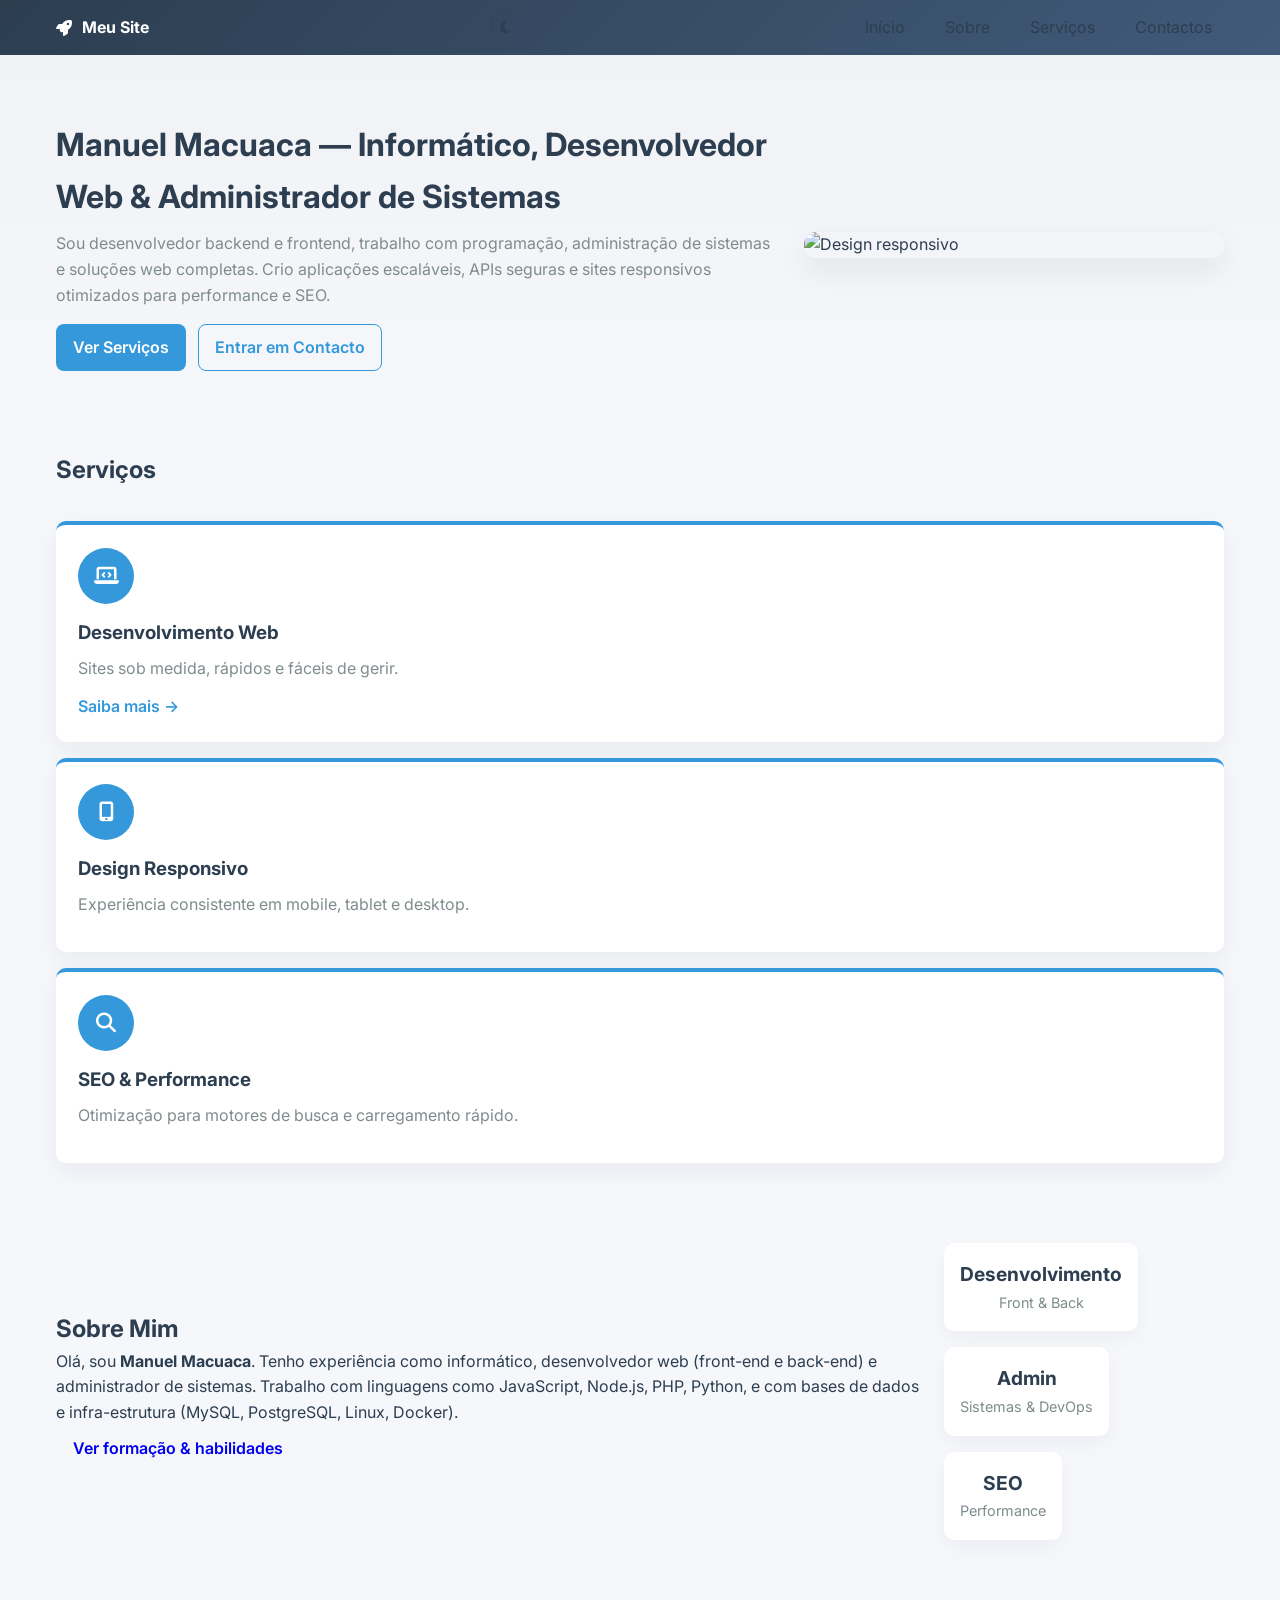
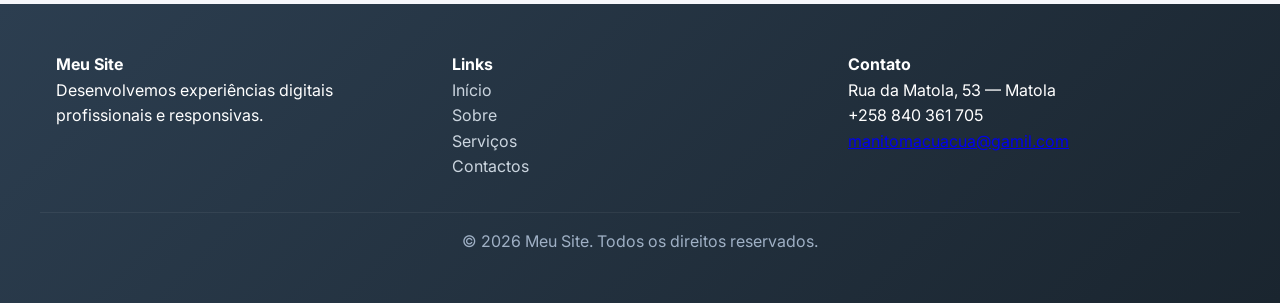
==== index.html @ 5e8159a1 "first commit" ====
<!DOCTYPE html>
<html lang="pt-br">
<head>
    <meta charset="utf-8">
    <meta name="viewport" content="width=device-width, initial-scale=1">
    <title>Meu Site Profissional</title>
    <link rel="preconnect" href="https://fonts.gstatic.com" crossorigin>
    <link href="https://fonts.googleapis.com/css2?family=Inter:wght@300;400;600;700&display=swap" rel="stylesheet">
    <link rel="stylesheet" href="style.css">
    <link rel="stylesheet" href="https://cdnjs.cloudflare.com/ajax/libs/font-awesome/6.4.0/css/all.min.css">
    <meta name="theme-color" content="#2c3e50">
    <meta name="description" content="Serviços profissionais de desenvolvimento web — sites responsivos, SEO e design moderno.">
</head>
<body>
    <header class="site-header">
        <div class="container header-row">
            <a class="brand" href="index.html"><i class="fas fa-rocket"></i> Meu Site</a>
            <button class="nav-toggle" aria-label="Abrir menu" aria-expanded="false">
                <span></span><span></span><span></span>
            </button>
            <button id="themeToggle" class="theme-toggle" aria-label="Alternar tema" title="Alternar tema claro/escuro"><i class="fas fa-moon"></i></button>
            <nav class="site-nav" id="siteNav" aria-label="Navegação principal">
                <ul>
                    <li><a href="index.html">Início</a></li>
                    <li><a href="sobre.html">Sobre</a></li>
                    <li><a href="servicos.html">Serviços</a></li>
                    <li><a href="contactos.html">Contactos</a></li>
                </ul>
            </nav>
        </div>
    </header>

    <main>
        <section class="hero">
            <div class="container hero-content">
                <div>
                    <h1>Manuel Macuaca — Informático, Desenvolvedor Web & Administrador de Sistemas</h1>
                    <p>Sou desenvolvedor backend e frontend, trabalho com programação, administração de sistemas e soluções web completas. Crio aplicações escaláveis, APIs seguras e sites responsivos otimizados para performance e SEO.</p>
                    <div class="hero-actions">
                        <a class="btn primary" href="servicos.html">Ver Serviços</a>
                        <a class="btn outline" href="contactos.html">Entrar em Contacto</a>
                    </div>
                </div>
                <img class="hero-illus" src="https://images.unsplash.com/photo-1529333166437-7750a6dd5a70?q=80&w=1080&auto=format&fit=crop&ixlib=rb-4.0.3&s=0a3d7a2b0d78f8b9f4c6d7c9d1a9b4a8" alt="Design responsivo">
            </div>
        </section>

        <section class="services container" aria-labelledby="servicesTitle">
            <h2 id="servicesTitle">Serviços</h2>
            <div class="cards">
                <article class="card">
                    <div class="card-icon"><i class="fas fa-laptop-code"></i></div>
                    <h3>Desenvolvimento Web</h3>
                    <p>Sites sob medida, rápidos e fáceis de gerir.</p>
                    <a href="servicos.html" class="card-link">Saiba mais →</a>
                </article>
                <article class="card">
                    <div class="card-icon"><i class="fas fa-mobile-alt"></i></div>
                    <h3>Design Responsivo</h3>
                    <p>Experiência consistente em mobile, tablet e desktop.</p>
                </article>
                <article class="card">
                    <div class="card-icon"><i class="fas fa-search"></i></div>
                    <h3>SEO & Performance</h3>
                    <p>Otimização para motores de busca e carregamento rápido.</p>
                </article>
            </div>
        </section>

        <section class="about container">
            <div class="about-grid">
                <div>
                    <h2>Sobre Mim</h2>
                    <p>Olá, sou <strong>Manuel Macuaca</strong>. Tenho experiência como informático, desenvolvedor web (front-end e back-end) e administrador de sistemas. Trabalho com linguagens como JavaScript, Node.js, PHP, Python, e com bases de dados e infra-estrutura (MySQL, PostgreSQL, Linux, Docker).</p>
                    <a class="btn" href="sobre.html">Ver formação & habilidades</a>
                </div>
                <div class="about-stats">
                    <div class="stat"><strong>Desenvolvimento</strong><span>Front & Back</span></div>
                    <div class="stat"><strong>Admin</strong><span>Sistemas & DevOps</span></div>
                    <div class="stat"><strong>SEO</strong><span>Performance</span></div>
                </div>
            </div>
        </section>
    </main>

    <footer class="site-footer">
        <div class="container footer-grid">
            <div>
                <a class="brand footer-brand" href="index.html">Meu Site</a>
                <p>Desenvolvemos experiências digitais profissionais e responsivas.</p>
            </div>
            <div>
                <h4>Links</h4>
                <ul class="footer-links">
                    <li><a href="index.html">Início</a></li>
                    <li><a href="sobre.html">Sobre</a></li>
                    <li><a href="servicos.html">Serviços</a></li>
                    <li><a href="contactos.html">Contactos</a></li>
                </ul>
            </div>
            <div>
                <h4>Contato</h4>
                <p>Rua da Matola, 53 — Matola</p>
                <p>+258 840 361 705</p>
                <p><a href="mailto:manitomacuacua@gamil.com">manitomacuacua@gamil.com</a></p>
            </div>
        </div>
        <div class="container footer-bottom">
            <p>&copy; <span id="anoAtual">2024</span> Meu Site. Todos os direitos reservados.</p>
        </div>
    </footer>

    <button id="voltarTopo" class="voltar-topo" aria-label="Voltar ao topo"><i class="fas fa-arrow-up"></i></button>

    <script src="script.js"></script>
</body>
</html>
---- style.css ----
:root{
  --bg:#f6f7fb;
  --surface:#ffffff;
  --accent:#3498db;
  --accent-2:#2ecc71;
  --muted:#7f8c8d;
  --dark:#2c3e50;
  --radius:10px;
  --container:1200px;
}

/* Tema escuro */
.dark{
    --bg:#0b1220;
    --surface:#0f1720;
    --accent:#4aa3ff;
    --accent-2:#2ecc71;
    --muted:#9aa6b2;
    --dark:#e6eef8;
}

*{box-sizing:border-box;margin:0;padding:0}
html,body{height:100%}
body{font-family:Inter, system-ui, -apple-system, 'Segoe UI', Roboto, 'Helvetica Neue', Arial; background:var(--bg); color:var(--dark); line-height:1.6}
.container{max-width:var(--container);margin:0 auto;padding:1rem}

/* Header */
.site-header{background:linear-gradient(135deg,var(--dark),#415a7a);color:#fff;position:sticky;top:0;z-index:1200}
.header-row{display:flex;align-items:center;justify-content:space-between;padding:0.75rem 1rem}
.brand{font-weight:700;color:#fff;text-decoration:none;display:flex;gap:.6rem;align-items:center}
.nav-toggle{display:none;background:none;border:0;cursor:pointer;padding:.4rem}
.nav-toggle span{display:block;width:22px;height:2px;background:#fff;margin:4px 0;border-radius:2px}
.site-nav ul{list-style:none;display:flex;gap:1rem}
.site-nav a{color:var(--dark);text-decoration:none;padding:.5rem .75rem;border-radius:6px;transition:background .18s}
.site-nav a:hover{background:rgba(0,0,0,0.04)}

/* Hero */
.hero{padding:3rem 0;background:linear-gradient(180deg, rgba(0,0,0,0.02), transparent)}
.hero-content{display:grid;grid-template-columns:1fr 420px;gap:2rem;align-items:center}
.hero h1{font-size:2rem;margin-bottom:.6rem;color:var(--dark)}
.hero p{color:var(--muted);margin-bottom:1rem}
.hero-illus{width:100%;border-radius:12px;box-shadow:0 12px 30px rgba(10,20,30,0.08)}
.hero-actions{display:flex;gap:0.75rem}

/* Buttons */
.btn{display:inline-block;padding:.6rem 1rem;border-radius:8px;text-decoration:none;font-weight:600;border:1px solid transparent}
.btn.primary{background:var(--accent);color:#fff}
.btn.outline{background:transparent;border-color:var(--accent);color:var(--accent)}

/* Cards */
.cards{display:grid;grid-template-columns:repeat(auto-fit,minmax(220px,1fr));gap:1rem;margin:2rem 0}
.card{background:var(--surface);padding:1.4rem;border-radius:var(--radius);box-shadow:0 8px 24px rgba(20,30,50,0.06);border-top:4px solid var(--accent)}
.card-icon{width:56px;height:56px;border-radius:999px;background:var(--accent);color:#fff;display:flex;align-items:center;justify-content:center;font-size:1.25rem;margin-bottom:.9rem}
.card h3{margin-bottom:.5rem}
.card p{color:var(--muted);margin-bottom:.75rem}
.card-link{color:var(--accent);text-decoration:none;font-weight:600}

/* About */
.about{padding:2rem 0}
.about-grid{display:grid;grid-template-columns:1fr 280px;gap:1.5rem;align-items:center}
.about-stats{display:flex;gap:1rem;flex-wrap:wrap}
.stat{background:var(--surface);padding:1rem;border-radius:10px;min-width:90px;text-align:center;box-shadow:0 8px 20px rgba(20,30,50,0.04)}
.stat strong{display:block;font-size:1.2rem}
.stat span{color:var(--muted);font-size:.9rem}

/* Page content */
.page{padding:2rem 0}
.page h1{margin-bottom:.6rem}
.page h2{margin-top:1.25rem}

/* Forms */
label{display:block;margin:.5rem 0 .25rem;font-weight:600}
input[type=text],input[type=email],textarea{width:100%;padding:.7rem;border-radius:8px;border:1px solid #e6e9ef;background:#fff}
.contact-form{max-width:700px}

/* Footer */
.site-footer{background:linear-gradient(135deg,var(--dark),#1a252f);color:#fff;padding:2rem 0;margin-top:2rem}
.footer-grid{display:grid;grid-template-columns:repeat(auto-fit,minmax(200px,1fr));gap:1.25rem;align-items:start}
.footer-links{list-style:none;padding:0}
.footer-links a{color:#cbd5df;text-decoration:none}
.footer-bottom{border-top:1px solid rgba(255,255,255,0.06);padding-top:1rem;margin-top:1rem;text-align:center;color:#9fb0c5}

/* Back to top */
.voltar-topo{position:fixed;right:1.25rem;bottom:1.25rem;background:var(--accent);color:#fff;width:44px;height:44px;border-radius:50%;display:none;align-items:center;justify-content:center;border:0;cursor:pointer;box-shadow:0 8px 20px rgba(52,152,219,0.2)}

/* Theme toggle button */
.theme-toggle{background:transparent;border:1px solid rgba(0,0,0,0.06);color:var(--dark);padding:.45rem;border-radius:8px;cursor:pointer;margin-left:.5rem}
.dark .theme-toggle{border-color:rgba(255,255,255,0.08);color:var(--dark)}


/* Responsive */
@media (max-width:980px){
  .hero-content{grid-template-columns:1fr 320px}
  .about-grid{grid-template-columns:1fr}
}
@media (max-width:720px){
  .nav-toggle{display:block}
  .site-nav{position:fixed;inset:auto 0 0 0;background:linear-gradient(180deg,var(--dark),#23374a);transform:translateY(-100%);transition:transform .28s ease;padding:1rem 0}
  .site-nav[aria-hidden="false"],body.nav-open .site-nav{transform:translateY(0)}
  .site-nav ul{flex-direction:column;gap:0}
  .site-nav a{display:block;padding:0.9rem 1.1rem}
  .hero-content{grid-template-columns:1fr;gap:1rem}
  .hero-illus{order:-1}
  .site-header .header-row{padding:.6rem 1rem}
  .voltar-topo{right:.8rem;bottom:.8rem}
}

/* small tweaks */
.container{padding-left:1rem;padding-right:1rem}

    }
    
    .destaque h2 {
        font-size: 2rem;
    }
    
    .principal {
        padding: 1rem;
    }
    
    .cards {
        grid-template-columns: 1fr;
    }
    
    .conteudo {
        padding: 1.5rem;
    }
    
    .rodape-conteudo {
        grid-template-columns: 1fr;
        gap: 2rem;
    }
    
    .voltar-topo {
        bottom: 1rem;
        right: 1rem;
        width: 45px;
        height: 45px;
    }
}

@media (max-width: 480px) {
    .logo h1 {
        font-size: 1.5rem;
    }
    
    .menu ul {
        flex-direction: column;
        align-items: center;
    }
    
    .destaque h2 {
        font-size: 1.5rem;
    }
}
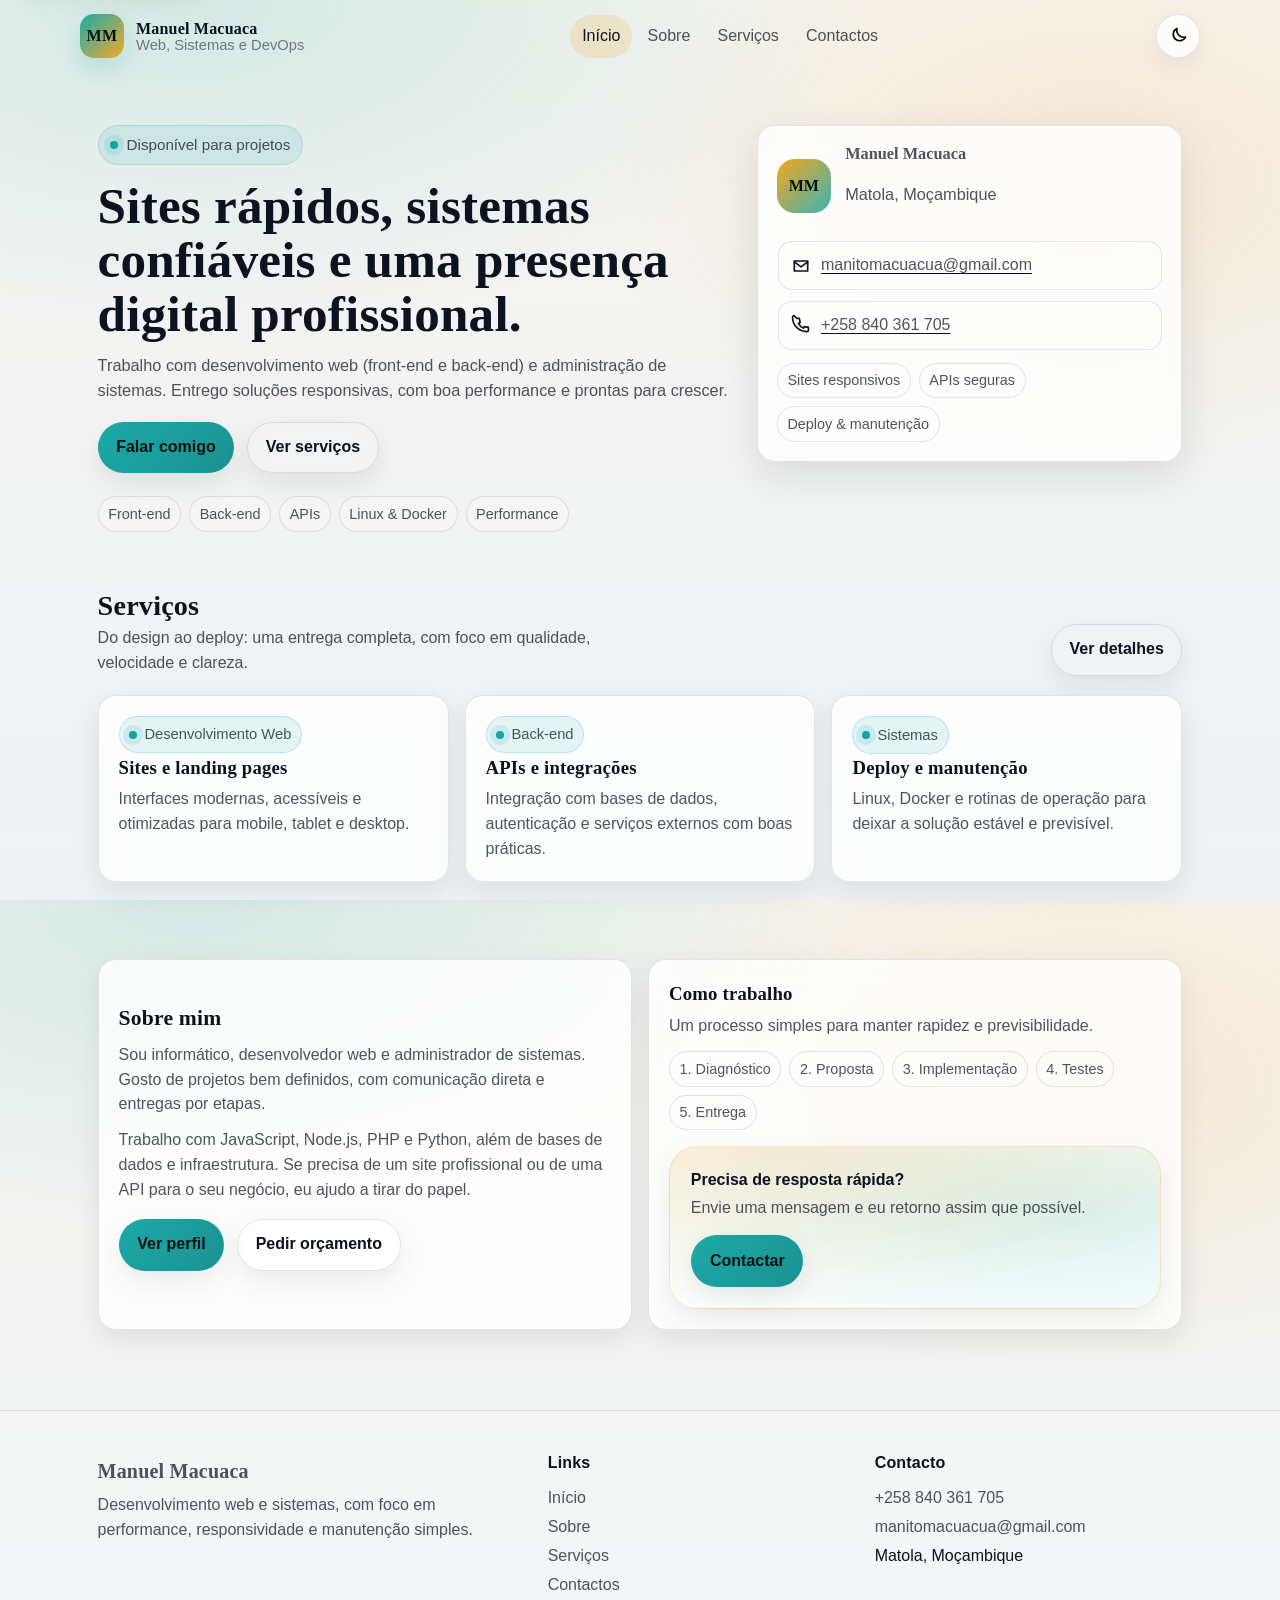
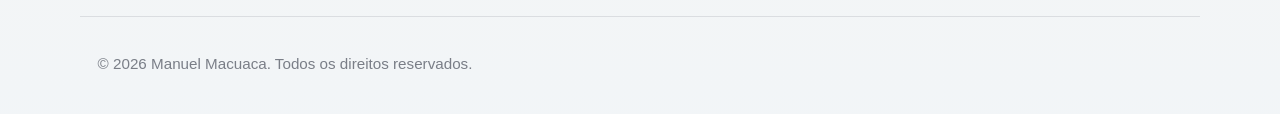
==== commit 837c53d2: "first commit2" ====
--- a/index.html
+++ b/index.html
@@ -1,117 +1,228 @@
-<!DOCTYPE html>
+<!doctype html>
 <html lang="pt-br">
-<head>
+  <head>
     <meta charset="utf-8">
     <meta name="viewport" content="width=device-width, initial-scale=1">
-    <title>Meu Site Profissional</title>
-    <link rel="preconnect" href="https://fonts.gstatic.com" crossorigin>
-    <link href="https://fonts.googleapis.com/css2?family=Inter:wght@300;400;600;700&display=swap" rel="stylesheet">
+    <title>Manuel Macuaca | Desenvolvedor Web e Sistemas</title>
+    <meta name="description" content="Sites modernos e responsivos, APIs seguras e apoio em sistemas. Desenvolvimento web e DevOps com foco em performance e qualidade.">
+    <meta name="theme-color" content="#0ea5a4">
     <link rel="stylesheet" href="style.css">
-    <link rel="stylesheet" href="https://cdnjs.cloudflare.com/ajax/libs/font-awesome/6.4.0/css/all.min.css">
-    <meta name="theme-color" content="#2c3e50">
-    <meta name="description" content="Serviços profissionais de desenvolvimento web — sites responsivos, SEO e design moderno.">
-</head>
-<body>
-    <header class="site-header">
-        <div class="container header-row">
-            <a class="brand" href="index.html"><i class="fas fa-rocket"></i> Meu Site</a>
-            <button class="nav-toggle" aria-label="Abrir menu" aria-expanded="false">
-                <span></span><span></span><span></span>
-            </button>
-            <button id="themeToggle" class="theme-toggle" aria-label="Alternar tema" title="Alternar tema claro/escuro"><i class="fas fa-moon"></i></button>
-            <nav class="site-nav" id="siteNav" aria-label="Navegação principal">
-                <ul>
-                    <li><a href="index.html">Início</a></li>
-                    <li><a href="sobre.html">Sobre</a></li>
-                    <li><a href="servicos.html">Serviços</a></li>
-                    <li><a href="contactos.html">Contactos</a></li>
-                </ul>
-            </nav>
-        </div>
+  </head>
+  <body>
+    <a class="skip-link" href="#conteudo">Saltar para o conteúdo</a>
+
+    <header class="site-header" data-header>
+      <div class="container header-inner">
+        <a class="brand" href="index.html" aria-label="Página inicial">
+          <span class="brand-mark" aria-hidden="true">MM</span>
+          <span class="brand-text">
+            <span class="brand-name">Manuel Macuaca</span>
+            <span class="brand-role">Web, Sistemas e DevOps</span>
+          </span>
+        </a>
+
+        <nav class="site-nav" id="siteNav" data-nav aria-label="Navegação principal">
+          <a href="index.html">Início</a>
+          <a href="sobre.html">Sobre</a>
+          <a href="servicos.html">Serviços</a>
+          <a href="contactos.html">Contactos</a>
+        </nav>
+
+        <div class="header-actions">
+          <button class="icon-btn" type="button" data-theme-toggle aria-label="Alternar tema" title="Alternar tema">
+            <svg class="icon icon-moon" viewBox="0 0 24 24" fill="none" aria-hidden="true">
+              <path d="M21 13.2A8.4 8.4 0 0 1 10.8 3a7.7 7.7 0 1 0 10.2 10.2Z" stroke="currentColor" stroke-width="2" stroke-linecap="round" stroke-linejoin="round"/>
+            </svg>
+            <svg class="icon icon-sun" viewBox="0 0 24 24" fill="none" aria-hidden="true">
+              <path d="M12 18a6 6 0 1 0 0-12 6 6 0 0 0 0 12Z" stroke="currentColor" stroke-width="2"/>
+              <path d="M12 2v2M12 20v2M4 12H2M22 12h-2M5.6 5.6 4.2 4.2M19.8 19.8l-1.4-1.4M18.4 5.6l1.4-1.4M4.2 19.8l1.4-1.4" stroke="currentColor" stroke-width="2" stroke-linecap="round"/>
+            </svg>
+          </button>
+
+          <button class="icon-btn nav-btn" type="button" data-nav-toggle aria-controls="siteNav" aria-label="Abrir menu" aria-expanded="false" title="Menu">
+            <svg class="icon" viewBox="0 0 24 24" fill="none" aria-hidden="true">
+              <path d="M4 7h16M4 12h16M4 17h16" stroke="currentColor" stroke-width="2" stroke-linecap="round"/>
+            </svg>
+          </button>
+        </div>
+      </div>
+
+      <div class="nav-overlay" data-nav-overlay hidden></div>
     </header>
 
-    <main>
-        <section class="hero">
-            <div class="container hero-content">
+    <main id="conteudo">
+      <section class="hero">
+        <div class="container hero-grid">
+          <div>
+            <div class="kicker"><span class="kicker-dot" aria-hidden="true"></span>Disponível para projetos</div>
+            <h1>Sites rápidos, sistemas confiáveis e uma presença digital profissional.</h1>
+            <p>Trabalho com desenvolvimento web (front-end e back-end) e administração de sistemas. Entrego soluções responsivas, com boa performance e prontas para crescer.</p>
+
+            <div class="cta-row">
+              <a class="btn primary" href="contactos.html">Falar comigo</a>
+              <a class="btn ghost" href="servicos.html">Ver serviços</a>
+            </div>
+
+            <div class="tag-row" aria-label="Áreas principais">
+              <span class="tag">Front-end</span>
+              <span class="tag">Back-end</span>
+              <span class="tag">APIs</span>
+              <span class="tag">Linux & Docker</span>
+              <span class="tag">Performance</span>
+            </div>
+          </div>
+
+          <aside class="hero-card" aria-label="Cartão de contacto rápido">
+            <div class="hero-card-top">
+              <div class="avatar" aria-hidden="true">MM</div>
+              <div>
+                <p class="hero-name">Manuel Macuaca</p>
+                <p class="hero-meta">Matola, Moçambique</p>
+              </div>
+            </div>
+
+            <div class="contact-list">
+              <a class="contact-item" href="mailto:manitomacuacua@gmail.com">
+                <svg class="icon" viewBox="0 0 24 24" fill="none" aria-hidden="true">
+                  <path d="M4 6h16v12H4V6Z" stroke="currentColor" stroke-width="2" stroke-linejoin="round"/>
+                  <path d="m4 7 8 6 8-6" stroke="currentColor" stroke-width="2" stroke-linecap="round" stroke-linejoin="round"/>
+                </svg>
+                <span>manitomacuacua@gmail.com</span>
+              </a>
+
+              <a class="contact-item" href="tel:+258840361705">
+                <svg class="icon" viewBox="0 0 24 24" fill="none" aria-hidden="true">
+                  <path d="M7 4h3l1 5-2 1c1.2 2.5 3.3 4.7 5.9 5.9l1-2 5 1v3c0 1.1-.9 2-2 2-9.4 0-17-7.6-17-17 0-1.1.9-2 2-2Z" stroke="currentColor" stroke-width="2" stroke-linecap="round" stroke-linejoin="round"/>
+                </svg>
+                <span>+258 840 361 705</span>
+              </a>
+            </div>
+
+            <div class="pill-list" aria-label="O que faço">
+              <span class="pill">Sites responsivos</span>
+              <span class="pill">APIs seguras</span>
+              <span class="pill">Deploy & manutenção</span>
+            </div>
+          </aside>
+        </div>
+      </section>
+
+      <section class="section" aria-labelledby="servicosTitulo">
+        <div class="container section-header">
+          <div>
+            <h2 id="servicosTitulo">Serviços</h2>
+            <p class="section-lead">Do design ao deploy: uma entrega completa, com foco em qualidade, velocidade e clareza.</p>
+          </div>
+          <a class="btn ghost" href="servicos.html">Ver detalhes</a>
+        </div>
+
+        <div class="container grid cols-3">
+          <article class="card">
+            <span class="badge">
+              <span class="kicker-dot" aria-hidden="true"></span>
+              Desenvolvimento Web
+            </span>
+            <h3 class="card-title">Sites e landing pages</h3>
+            <p>Interfaces modernas, acessíveis e otimizadas para mobile, tablet e desktop.</p>
+          </article>
+          <article class="card">
+            <span class="badge">
+              <span class="kicker-dot" aria-hidden="true"></span>
+              Back-end
+            </span>
+            <h3 class="card-title">APIs e integrações</h3>
+            <p>Integração com bases de dados, autenticação e serviços externos com boas práticas.</p>
+          </article>
+          <article class="card">
+            <span class="badge">
+              <span class="kicker-dot" aria-hidden="true"></span>
+              Sistemas
+            </span>
+            <h3 class="card-title">Deploy e manutenção</h3>
+            <p>Linux, Docker e rotinas de operação para deixar a solução estável e previsível.</p>
+          </article>
+        </div>
+      </section>
+
+      <section class="section" aria-labelledby="sobreTitulo">
+        <div class="container two-col">
+          <div class="card prose">
+            <h2 id="sobreTitulo">Sobre mim</h2>
+            <p>Sou informático, desenvolvedor web e administrador de sistemas. Gosto de projetos bem definidos, com comunicação direta e entregas por etapas.</p>
+            <p>
+              Trabalho com JavaScript, Node.js, PHP e Python, além de bases de dados e infraestrutura.
+              Se precisa de um site profissional ou de uma API para o seu negócio, eu ajudo a tirar do papel.
+            </p>
+            <div class="cta-row">
+              <a class="btn primary" href="sobre.html">Ver perfil</a>
+              <a class="btn ghost" href="contactos.html">Pedir orçamento</a>
+            </div>
+          </div>
+
+          <div class="card">
+            <h3 class="card-title">Como trabalho</h3>
+            <p>Um processo simples para manter rapidez e previsibilidade.</p>
+            <div class="pill-list" aria-label="Processo">
+              <span class="pill">1. Diagnóstico</span>
+              <span class="pill">2. Proposta</span>
+              <span class="pill">3. Implementação</span>
+              <span class="pill">4. Testes</span>
+              <span class="pill">5. Entrega</span>
+            </div>
+            <div class="cta-band compact">
+              <div class="cta-band-inner">
                 <div>
-                    <h1>Manuel Macuaca — Informático, Desenvolvedor Web & Administrador de Sistemas</h1>
-                    <p>Sou desenvolvedor backend e frontend, trabalho com programação, administração de sistemas e soluções web completas. Crio aplicações escaláveis, APIs seguras e sites responsivos otimizados para performance e SEO.</p>
-                    <div class="hero-actions">
-                        <a class="btn primary" href="servicos.html">Ver Serviços</a>
-                        <a class="btn outline" href="contactos.html">Entrar em Contacto</a>
-                    </div>
+                  <strong>Precisa de resposta rápida?</strong>
+                  <p>Envie uma mensagem e eu retorno assim que possível.</p>
                 </div>
-                <img class="hero-illus" src="https://images.unsplash.com/photo-1529333166437-7750a6dd5a70?q=80&w=1080&auto=format&fit=crop&ixlib=rb-4.0.3&s=0a3d7a2b0d78f8b9f4c6d7c9d1a9b4a8" alt="Design responsivo">
-            </div>
-        </section>
-
-        <section class="services container" aria-labelledby="servicesTitle">
-            <h2 id="servicesTitle">Serviços</h2>
-            <div class="cards">
-                <article class="card">
-                    <div class="card-icon"><i class="fas fa-laptop-code"></i></div>
-                    <h3>Desenvolvimento Web</h3>
-                    <p>Sites sob medida, rápidos e fáceis de gerir.</p>
-                    <a href="servicos.html" class="card-link">Saiba mais →</a>
-                </article>
-                <article class="card">
-                    <div class="card-icon"><i class="fas fa-mobile-alt"></i></div>
-                    <h3>Design Responsivo</h3>
-                    <p>Experiência consistente em mobile, tablet e desktop.</p>
-                </article>
-                <article class="card">
-                    <div class="card-icon"><i class="fas fa-search"></i></div>
-                    <h3>SEO & Performance</h3>
-                    <p>Otimização para motores de busca e carregamento rápido.</p>
-                </article>
-            </div>
-        </section>
-
-        <section class="about container">
-            <div class="about-grid">
-                <div>
-                    <h2>Sobre Mim</h2>
-                    <p>Olá, sou <strong>Manuel Macuaca</strong>. Tenho experiência como informático, desenvolvedor web (front-end e back-end) e administrador de sistemas. Trabalho com linguagens como JavaScript, Node.js, PHP, Python, e com bases de dados e infra-estrutura (MySQL, PostgreSQL, Linux, Docker).</p>
-                    <a class="btn" href="sobre.html">Ver formação & habilidades</a>
-                </div>
-                <div class="about-stats">
-                    <div class="stat"><strong>Desenvolvimento</strong><span>Front & Back</span></div>
-                    <div class="stat"><strong>Admin</strong><span>Sistemas & DevOps</span></div>
-                    <div class="stat"><strong>SEO</strong><span>Performance</span></div>
-                </div>
-            </div>
-        </section>
+                <a class="btn primary" href="contactos.html">Contactar</a>
+              </div>
+            </div>
+          </div>
+        </div>
+      </section>
     </main>
 
     <footer class="site-footer">
-        <div class="container footer-grid">
-            <div>
-                <a class="brand footer-brand" href="index.html">Meu Site</a>
-                <p>Desenvolvemos experiências digitais profissionais e responsivas.</p>
-            </div>
-            <div>
-                <h4>Links</h4>
-                <ul class="footer-links">
-                    <li><a href="index.html">Início</a></li>
-                    <li><a href="sobre.html">Sobre</a></li>
-                    <li><a href="servicos.html">Serviços</a></li>
-                    <li><a href="contactos.html">Contactos</a></li>
-                </ul>
-            </div>
-            <div>
-                <h4>Contato</h4>
-                <p>Rua da Matola, 53 — Matola</p>
-                <p>+258 840 361 705</p>
-                <p><a href="mailto:manitomacuacua@gamil.com">manitomacuacua@gamil.com</a></p>
-            </div>
-        </div>
-        <div class="container footer-bottom">
-            <p>&copy; <span id="anoAtual">2024</span> Meu Site. Todos os direitos reservados.</p>
-        </div>
+      <div class="container footer-inner">
+        <div>
+          <p class="footer-title">Manuel Macuaca</p>
+          <p>Desenvolvimento web e sistemas, com foco em performance, responsividade e manutenção simples.</p>
+        </div>
+
+        <div class="footer-col">
+          <h3>Links</h3>
+          <ul class="footer-links">
+            <li><a href="index.html">Início</a></li>
+            <li><a href="sobre.html">Sobre</a></li>
+            <li><a href="servicos.html">Serviços</a></li>
+            <li><a href="contactos.html">Contactos</a></li>
+          </ul>
+        </div>
+
+        <div class="footer-col">
+          <h3>Contacto</h3>
+          <ul class="footer-links">
+            <li><a href="tel:+258840361705">+258 840 361 705</a></li>
+            <li><a href="mailto:manitomacuacua@gmail.com">manitomacuacua@gmail.com</a></li>
+            <li>Matola, Moçambique</li>
+          </ul>
+        </div>
+      </div>
+
+      <div class="container footer-bottom">
+        <p>© <span data-year></span> Manuel Macuaca. Todos os direitos reservados.</p>
+      </div>
     </footer>
 
-    <button id="voltarTopo" class="voltar-topo" aria-label="Voltar ao topo"><i class="fas fa-arrow-up"></i></button>
-
-    <script src="script.js"></script>
-</body>
-</html>+    <button class="to-top" type="button" data-to-top aria-label="Voltar ao topo" title="Topo">
+      <svg class="icon" viewBox="0 0 24 24" fill="none" aria-hidden="true">
+        <path d="M12 5v14" stroke="currentColor" stroke-width="2" stroke-linecap="round"/>
+        <path d="m7 10 5-5 5 5" stroke="currentColor" stroke-width="2" stroke-linecap="round" stroke-linejoin="round"/>
+      </svg>
+    </button>
+
+    <div class="toast" data-toast role="status" aria-live="polite"></div>
+    <script src="script.js" defer></script>
+  </body>
+</html>
--- a/style.css
+++ b/style.css
@@ -1,155 +1,832 @@
-:root{
-  --bg:#f6f7fb;
-  --surface:#ffffff;
-  --accent:#3498db;
-  --accent-2:#2ecc71;
-  --muted:#7f8c8d;
-  --dark:#2c3e50;
-  --radius:10px;
-  --container:1200px;
-}
-
-/* Tema escuro */
-.dark{
-    --bg:#0b1220;
-    --surface:#0f1720;
-    --accent:#4aa3ff;
-    --accent-2:#2ecc71;
-    --muted:#9aa6b2;
-    --dark:#e6eef8;
-}
-
-*{box-sizing:border-box;margin:0;padding:0}
-html,body{height:100%}
-body{font-family:Inter, system-ui, -apple-system, 'Segoe UI', Roboto, 'Helvetica Neue', Arial; background:var(--bg); color:var(--dark); line-height:1.6}
-.container{max-width:var(--container);margin:0 auto;padding:1rem}
+:root {
+  color-scheme: light;
+
+  --bg: #f6f4ef;
+  --bg-2: #eef2f6;
+  --surface: rgba(255, 255, 255, 0.82);
+  --surface-2: #ffffff;
+  --text: #0b1220;
+  --muted: rgba(11, 18, 32, 0.72);
+  --muted-2: rgba(11, 18, 32, 0.52);
+  --border: rgba(11, 18, 32, 0.10);
+
+  --accent: #0ea5a4;
+  --accent-2: #f59e0b;
+  --danger: #ef4444;
+
+  --shadow: 0 14px 40px rgba(9, 11, 16, 0.10);
+  --shadow-2: 0 10px 28px rgba(9, 11, 16, 0.08);
+
+  --radius: 18px;
+  --radius-sm: 12px;
+  --container: 1120px;
+
+  --font-body: ui-sans-serif, "Segoe UI Variable Text", "Trebuchet MS", "Noto Sans", sans-serif;
+  --font-display: ui-serif, "Iowan Old Style", "Palatino Linotype", Palatino, serif;
+}
+
+html.theme-dark {
+  color-scheme: dark;
+
+  --bg: #070b13;
+  --bg-2: #0b1220;
+  --surface: rgba(16, 23, 35, 0.72);
+  --surface-2: rgba(16, 23, 35, 0.92);
+  --text: rgba(247, 249, 252, 0.92);
+  --muted: rgba(247, 249, 252, 0.70);
+  --muted-2: rgba(247, 249, 252, 0.54);
+  --border: rgba(247, 249, 252, 0.12);
+
+  --shadow: 0 18px 50px rgba(0, 0, 0, 0.34);
+  --shadow-2: 0 12px 34px rgba(0, 0, 0, 0.26);
+}
+
+*,
+*::before,
+*::after {
+  box-sizing: border-box;
+}
+
+html,
+body {
+  height: 100%;
+}
+
+body {
+  margin: 0;
+  font-family: var(--font-body);
+  color: var(--text);
+  line-height: 1.55;
+  background: radial-gradient(1200px 600px at 15% 0%, rgba(14, 165, 164, 0.14), transparent 55%),
+    radial-gradient(900px 540px at 85% 20%, rgba(245, 158, 11, 0.12), transparent 55%),
+    linear-gradient(180deg, var(--bg), var(--bg-2));
+}
+
+img {
+  max-width: 100%;
+  height: auto;
+  display: block;
+}
+
+a {
+  color: inherit;
+  text-decoration-thickness: 1px;
+  text-underline-offset: 3px;
+}
+
+::selection {
+  background: rgba(14, 165, 164, 0.22);
+}
+
+.container {
+  max-width: var(--container);
+  margin: 0 auto;
+  padding: 0 1.1rem;
+}
+
+.sr-only {
+  position: absolute !important;
+  width: 1px;
+  height: 1px;
+  padding: 0;
+  margin: -1px;
+  overflow: hidden;
+  clip: rect(0, 0, 0, 0);
+  white-space: nowrap;
+  border: 0;
+}
+
+.skip-link {
+  position: absolute;
+  top: 0.8rem;
+  left: 0.8rem;
+  padding: 0.6rem 0.8rem;
+  border-radius: 999px;
+  background: var(--surface-2);
+  border: 1px solid var(--border);
+  box-shadow: var(--shadow-2);
+  transform: translateY(-160%);
+  transition: transform 180ms ease;
+  z-index: 9999;
+}
+
+.skip-link:focus {
+  transform: translateY(0);
+  outline: none;
+}
+
+:focus-visible {
+  outline: 3px solid rgba(245, 158, 11, 0.65);
+  outline-offset: 2px;
+  border-radius: 8px;
+}
 
 /* Header */
-.site-header{background:linear-gradient(135deg,var(--dark),#415a7a);color:#fff;position:sticky;top:0;z-index:1200}
-.header-row{display:flex;align-items:center;justify-content:space-between;padding:0.75rem 1rem}
-.brand{font-weight:700;color:#fff;text-decoration:none;display:flex;gap:.6rem;align-items:center}
-.nav-toggle{display:none;background:none;border:0;cursor:pointer;padding:.4rem}
-.nav-toggle span{display:block;width:22px;height:2px;background:#fff;margin:4px 0;border-radius:2px}
-.site-nav ul{list-style:none;display:flex;gap:1rem}
-.site-nav a{color:var(--dark);text-decoration:none;padding:.5rem .75rem;border-radius:6px;transition:background .18s}
-.site-nav a:hover{background:rgba(0,0,0,0.04)}
+.site-header {
+  position: sticky;
+  top: 0;
+  z-index: 1200;
+  border-bottom: 1px solid rgba(0, 0, 0, 0);
+  background: rgba(255, 255, 255, 0);
+  transition: background 220ms ease, border-color 220ms ease;
+}
+
+html.theme-dark .site-header {
+  border-bottom: 1px solid rgba(0, 0, 0, 0);
+}
+
+.site-header.is-scrolled {
+  background: rgba(246, 244, 239, 0.76);
+  border-bottom: 1px solid var(--border);
+  backdrop-filter: blur(10px);
+}
+
+html.theme-dark .site-header.is-scrolled {
+  background: rgba(7, 11, 19, 0.64);
+}
+
+.header-inner {
+  display: flex;
+  align-items: center;
+  justify-content: space-between;
+  padding: 0.9rem 0;
+  gap: 0.9rem;
+}
+
+.brand {
+  display: flex;
+  align-items: center;
+  gap: 0.75rem;
+  text-decoration: none;
+  min-width: 190px;
+}
+
+.brand-mark {
+  width: 44px;
+  height: 44px;
+  border-radius: 14px;
+  display: grid;
+  place-items: center;
+  background: linear-gradient(135deg, rgba(14, 165, 164, 0.92), rgba(245, 158, 11, 0.86));
+  color: #061017;
+  font-family: var(--font-display);
+  font-weight: 700;
+  letter-spacing: 0.5px;
+  box-shadow: 0 10px 26px rgba(14, 165, 164, 0.20);
+}
+
+.brand-text {
+  display: grid;
+}
+
+.brand-name {
+  font-family: var(--font-display);
+  font-weight: 800;
+  letter-spacing: 0.2px;
+  line-height: 1.1;
+}
+
+.brand-role {
+  color: var(--muted-2);
+  font-size: 0.92rem;
+  line-height: 1.1;
+}
+
+.site-nav {
+  display: flex;
+  align-items: center;
+  gap: 0.2rem;
+}
+
+.site-nav a {
+  padding: 0.55rem 0.75rem;
+  border-radius: 999px;
+  text-decoration: none;
+  color: var(--muted);
+  transition: background 160ms ease, color 160ms ease, transform 160ms ease;
+}
+
+.site-nav a:hover {
+  background: rgba(14, 165, 164, 0.10);
+  color: var(--text);
+}
+
+.site-nav a[aria-current="page"] {
+  background: rgba(245, 158, 11, 0.16);
+  color: var(--text);
+}
+
+.header-actions {
+  display: flex;
+  align-items: center;
+  gap: 0.5rem;
+}
+
+.icon-btn {
+  width: 44px;
+  height: 44px;
+  border-radius: 999px;
+  border: 1px solid var(--border);
+  background: var(--surface);
+  backdrop-filter: blur(10px);
+  display: grid;
+  place-items: center;
+  cursor: pointer;
+  box-shadow: 0 8px 22px rgba(9, 11, 16, 0.06);
+}
+
+.icon-btn:hover {
+  transform: translateY(-1px);
+}
+
+.icon {
+  width: 20px;
+  height: 20px;
+}
+
+.icon-sun {
+  display: none;
+}
+
+html.theme-dark .icon-sun {
+  display: block;
+}
+
+html.theme-dark .icon-moon {
+  display: none;
+}
+
+.nav-btn {
+  display: none;
+}
+
+.nav-overlay {
+  position: fixed;
+  inset: 0;
+  background: rgba(0, 0, 0, 0.45);
+  opacity: 0;
+  transition: opacity 180ms ease;
+  z-index: 1250;
+}
+
+html.nav-open .nav-overlay {
+  opacity: 1;
+}
 
 /* Hero */
-.hero{padding:3rem 0;background:linear-gradient(180deg, rgba(0,0,0,0.02), transparent)}
-.hero-content{display:grid;grid-template-columns:1fr 420px;gap:2rem;align-items:center}
-.hero h1{font-size:2rem;margin-bottom:.6rem;color:var(--dark)}
-.hero p{color:var(--muted);margin-bottom:1rem}
-.hero-illus{width:100%;border-radius:12px;box-shadow:0 12px 30px rgba(10,20,30,0.08)}
-.hero-actions{display:flex;gap:0.75rem}
-
-/* Buttons */
-.btn{display:inline-block;padding:.6rem 1rem;border-radius:8px;text-decoration:none;font-weight:600;border:1px solid transparent}
-.btn.primary{background:var(--accent);color:#fff}
-.btn.outline{background:transparent;border-color:var(--accent);color:var(--accent)}
-
-/* Cards */
-.cards{display:grid;grid-template-columns:repeat(auto-fit,minmax(220px,1fr));gap:1rem;margin:2rem 0}
-.card{background:var(--surface);padding:1.4rem;border-radius:var(--radius);box-shadow:0 8px 24px rgba(20,30,50,0.06);border-top:4px solid var(--accent)}
-.card-icon{width:56px;height:56px;border-radius:999px;background:var(--accent);color:#fff;display:flex;align-items:center;justify-content:center;font-size:1.25rem;margin-bottom:.9rem}
-.card h3{margin-bottom:.5rem}
-.card p{color:var(--muted);margin-bottom:.75rem}
-.card-link{color:var(--accent);text-decoration:none;font-weight:600}
-
-/* About */
-.about{padding:2rem 0}
-.about-grid{display:grid;grid-template-columns:1fr 280px;gap:1.5rem;align-items:center}
-.about-stats{display:flex;gap:1rem;flex-wrap:wrap}
-.stat{background:var(--surface);padding:1rem;border-radius:10px;min-width:90px;text-align:center;box-shadow:0 8px 20px rgba(20,30,50,0.04)}
-.stat strong{display:block;font-size:1.2rem}
-.stat span{color:var(--muted);font-size:.9rem}
-
-/* Page content */
-.page{padding:2rem 0}
-.page h1{margin-bottom:.6rem}
-.page h2{margin-top:1.25rem}
+.hero {
+  padding: clamp(2.2rem, 4vw, 4rem) 0 1.3rem;
+}
+
+.hero-grid {
+  display: grid;
+  grid-template-columns: 1.2fr 0.8fr;
+  gap: 1.4rem;
+  align-items: start;
+}
+
+.kicker {
+  display: inline-flex;
+  align-items: center;
+  gap: 0.55rem;
+  padding: 0.45rem 0.7rem;
+  border-radius: 999px;
+  background: rgba(14, 165, 164, 0.10);
+  border: 1px solid rgba(14, 165, 164, 0.18);
+  color: var(--muted);
+  font-size: 0.95rem;
+}
+
+.kicker-dot {
+  width: 8px;
+  height: 8px;
+  border-radius: 999px;
+  background: var(--accent);
+  box-shadow: 0 0 0 6px rgba(14, 165, 164, 0.12);
+}
+
+.hero h1 {
+  margin: 0.9rem 0 0.75rem;
+  font-family: var(--font-display);
+  font-weight: 900;
+  letter-spacing: 0.2px;
+  font-size: clamp(2.05rem, 4.2vw, 3.2rem);
+  line-height: 1.05;
+}
+
+.hero p {
+  margin: 0 0 1.2rem;
+  color: var(--muted);
+  font-size: clamp(1.02rem, 1.1vw, 1.08rem);
+}
+
+.cta-row {
+  display: flex;
+  flex-wrap: wrap;
+  gap: 0.8rem;
+  align-items: center;
+  margin: 1rem 0 1.4rem;
+}
+
+.btn {
+  display: inline-flex;
+  align-items: center;
+  justify-content: center;
+  gap: 0.55rem;
+  padding: 0.78rem 1.1rem;
+  border-radius: 999px;
+  border: 1px solid var(--border);
+  background: var(--surface);
+  backdrop-filter: blur(10px);
+  box-shadow: var(--shadow-2);
+  text-decoration: none;
+  font-weight: 700;
+  color: var(--text);
+  transition: transform 160ms ease, box-shadow 160ms ease, background 160ms ease;
+}
+
+.btn:hover {
+  transform: translateY(-1px);
+  box-shadow: var(--shadow);
+}
+
+.btn.primary {
+  border-color: rgba(14, 165, 164, 0.28);
+  background: linear-gradient(135deg, rgba(14, 165, 164, 0.95), rgba(9, 136, 135, 0.92));
+  color: #051114;
+}
+
+.btn.ghost {
+  background: transparent;
+}
+
+.tag-row {
+  display: flex;
+  flex-wrap: wrap;
+  gap: 0.5rem;
+}
+
+.tag {
+  padding: 0.35rem 0.6rem;
+  border-radius: 999px;
+  border: 1px solid var(--border);
+  background: rgba(255, 255, 255, 0.22);
+  color: var(--muted);
+  font-size: 0.9rem;
+}
+
+html.theme-dark .tag {
+  background: rgba(0, 0, 0, 0.16);
+}
+
+.hero-card {
+  border-radius: var(--radius);
+  border: 1px solid var(--border);
+  background: var(--surface);
+  backdrop-filter: blur(12px);
+  box-shadow: var(--shadow);
+  padding: 1.2rem;
+}
+
+.hero-card-top {
+  display: flex;
+  align-items: center;
+  gap: 0.9rem;
+  margin-bottom: 0.9rem;
+}
+
+.avatar {
+  width: 54px;
+  height: 54px;
+  border-radius: 18px;
+  background: linear-gradient(135deg, rgba(245, 158, 11, 0.92), rgba(14, 165, 164, 0.82));
+  display: grid;
+  place-items: center;
+  color: #091018;
+  font-family: var(--font-display);
+  font-weight: 800;
+}
+
+.hero-name {
+  margin: 0;
+  font-family: var(--font-display);
+  font-weight: 900;
+  line-height: 1.1;
+}
+
+.hero-meta {
+  margin: 0.2rem 0 0;
+  color: var(--muted-2);
+  font-size: 0.95rem;
+}
+
+.contact-list {
+  display: grid;
+  gap: 0.65rem;
+  margin-top: 0.9rem;
+}
+
+.contact-item {
+  display: flex;
+  gap: 0.65rem;
+  align-items: center;
+  padding: 0.7rem 0.8rem;
+  border-radius: 14px;
+  border: 1px solid var(--border);
+  background: rgba(255, 255, 255, 0.20);
+}
+
+html.theme-dark .contact-item {
+  background: rgba(0, 0, 0, 0.18);
+}
+
+.contact-item span {
+  color: var(--muted);
+}
+
+.section {
+  padding: 2.4rem 0;
+}
+
+.section-header {
+  display: flex;
+  align-items: end;
+  justify-content: space-between;
+  gap: 1rem;
+  margin-bottom: 1.2rem;
+}
+
+.section h2 {
+  margin: 0;
+  font-family: var(--font-display);
+  font-weight: 900;
+  letter-spacing: 0.2px;
+  font-size: clamp(1.55rem, 2.2vw, 2.05rem);
+  line-height: 1.1;
+}
+
+.section-lead {
+  margin: 0.25rem 0 0;
+  color: var(--muted);
+  max-width: 58ch;
+}
+
+.grid {
+  display: grid;
+  gap: 1rem;
+}
+
+.grid.cols-3 {
+  grid-template-columns: repeat(3, minmax(0, 1fr));
+}
+
+.card {
+  border-radius: var(--radius);
+  border: 1px solid var(--border);
+  background: var(--surface);
+  backdrop-filter: blur(12px);
+  box-shadow: var(--shadow-2);
+  padding: 1.25rem;
+}
+
+.card-title {
+  margin: 0.2rem 0 0.55rem;
+  font-family: var(--font-display);
+  font-weight: 900;
+  letter-spacing: 0.2px;
+  line-height: 1.15;
+}
+
+.card p {
+  margin: 0;
+  color: var(--muted);
+}
+
+.badge {
+  display: inline-flex;
+  align-items: center;
+  gap: 0.45rem;
+  padding: 0.4rem 0.6rem;
+  border-radius: 999px;
+  border: 1px solid rgba(14, 165, 164, 0.20);
+  background: rgba(14, 165, 164, 0.10);
+  color: var(--muted);
+  font-size: 0.92rem;
+}
+
+.two-col {
+  display: grid;
+  grid-template-columns: 1fr 1fr;
+  gap: 1rem;
+}
+
+.prose h1,
+.prose h2,
+.prose h3 {
+  font-family: var(--font-display);
+  letter-spacing: 0.2px;
+}
+
+.prose h1 {
+  margin: 0 0 0.6rem;
+  font-size: clamp(1.85rem, 3vw, 2.3rem);
+  line-height: 1.08;
+}
+
+.prose h2 {
+  margin: 1.6rem 0 0.6rem;
+  font-size: 1.35rem;
+  line-height: 1.2;
+}
+
+.prose p {
+  margin: 0.7rem 0;
+  color: var(--muted);
+}
+
+.prose ul {
+  margin: 0.65rem 0 0.75rem 1.2rem;
+  color: var(--muted);
+}
+
+.prose li {
+  margin: 0.25rem 0;
+}
+
+.pill-list {
+  display: flex;
+  flex-wrap: wrap;
+  gap: 0.5rem;
+  margin-top: 0.8rem;
+}
+
+.pill {
+  padding: 0.35rem 0.6rem;
+  border-radius: 999px;
+  border: 1px solid var(--border);
+  background: rgba(255, 255, 255, 0.16);
+  color: var(--muted);
+  font-size: 0.9rem;
+}
+
+html.theme-dark .pill {
+  background: rgba(0, 0, 0, 0.16);
+}
+
+.cta-band {
+  margin-top: 1.6rem;
+  border-radius: calc(var(--radius) + 10px);
+  padding: 1.3rem;
+  border: 1px solid rgba(245, 158, 11, 0.22);
+  background: radial-gradient(900px 260px at 20% 0%, rgba(245, 158, 11, 0.16), transparent 60%),
+    radial-gradient(900px 260px at 80% 40%, rgba(14, 165, 164, 0.14), transparent 60%),
+    var(--surface);
+  box-shadow: var(--shadow-2);
+}
+
+.cta-band.compact {
+  margin-top: 1rem;
+}
+
+.cta-band-inner {
+  display: flex;
+  align-items: center;
+  justify-content: space-between;
+  flex-wrap: wrap;
+  gap: 0.9rem;
+}
+
+.cta-band p {
+  margin: 0.2rem 0 0;
+  color: var(--muted);
+}
 
 /* Forms */
-label{display:block;margin:.5rem 0 .25rem;font-weight:600}
-input[type=text],input[type=email],textarea{width:100%;padding:.7rem;border-radius:8px;border:1px solid #e6e9ef;background:#fff}
-.contact-form{max-width:700px}
+.form {
+  display: grid;
+  gap: 0.85rem;
+  max-width: 720px;
+}
+
+.field {
+  display: grid;
+  gap: 0.35rem;
+}
+
+.label {
+  font-weight: 750;
+  color: var(--text);
+}
+
+input,
+textarea {
+  font: inherit;
+  color: var(--text);
+  border-radius: 14px;
+  border: 1px solid var(--border);
+  background: rgba(255, 255, 255, 0.22);
+  padding: 0.78rem 0.9rem;
+}
+
+html.theme-dark input,
+html.theme-dark textarea {
+  background: rgba(0, 0, 0, 0.22);
+}
+
+textarea {
+  resize: vertical;
+  min-height: 140px;
+}
+
+.help {
+  color: var(--muted-2);
+  font-size: 0.92rem;
+  margin: 0;
+}
+
+.toast {
+  position: fixed;
+  left: 50%;
+  bottom: 1.2rem;
+  transform: translateX(-50%);
+  min-width: min(520px, calc(100vw - 2rem));
+  border-radius: 16px;
+  border: 1px solid var(--border);
+  background: var(--surface-2);
+  box-shadow: var(--shadow);
+  padding: 0.9rem 1rem;
+  display: none;
+  z-index: 1600;
+}
+
+.toast.is-open {
+  display: block;
+}
 
 /* Footer */
-.site-footer{background:linear-gradient(135deg,var(--dark),#1a252f);color:#fff;padding:2rem 0;margin-top:2rem}
-.footer-grid{display:grid;grid-template-columns:repeat(auto-fit,minmax(200px,1fr));gap:1.25rem;align-items:start}
-.footer-links{list-style:none;padding:0}
-.footer-links a{color:#cbd5df;text-decoration:none}
-.footer-bottom{border-top:1px solid rgba(255,255,255,0.06);padding-top:1rem;margin-top:1rem;text-align:center;color:#9fb0c5}
-
-/* Back to top */
-.voltar-topo{position:fixed;right:1.25rem;bottom:1.25rem;background:var(--accent);color:#fff;width:44px;height:44px;border-radius:50%;display:none;align-items:center;justify-content:center;border:0;cursor:pointer;box-shadow:0 8px 20px rgba(52,152,219,0.2)}
-
-/* Theme toggle button */
-.theme-toggle{background:transparent;border:1px solid rgba(0,0,0,0.06);color:var(--dark);padding:.45rem;border-radius:8px;cursor:pointer;margin-left:.5rem}
-.dark .theme-toggle{border-color:rgba(255,255,255,0.08);color:var(--dark)}
-
+.site-footer {
+  margin-top: 2.6rem;
+  padding: 2.4rem 0 1.5rem;
+  border-top: 1px solid var(--border);
+  background: rgba(255, 255, 255, 0.18);
+}
+
+html.theme-dark .site-footer {
+  background: rgba(0, 0, 0, 0.16);
+}
+
+.footer-inner {
+  display: grid;
+  grid-template-columns: 1.4fr 1fr 1fr;
+  gap: 1.2rem;
+  align-items: start;
+}
+
+.footer-title {
+  font-family: var(--font-display);
+  font-weight: 900;
+  letter-spacing: 0.2px;
+  font-size: 1.25rem;
+  margin: 0 0 0.4rem;
+}
+
+.footer-inner p {
+  margin: 0.4rem 0 0;
+  color: var(--muted);
+}
+
+.footer-col h3 {
+  margin: 0.1rem 0 0.65rem;
+  font-size: 1rem;
+  letter-spacing: 0.2px;
+}
+
+.footer-links {
+  list-style: none;
+  margin: 0;
+  padding: 0;
+  display: grid;
+  gap: 0.25rem;
+}
+
+.footer-links a {
+  text-decoration: none;
+  color: var(--muted);
+  padding: 0.35rem 0;
+}
+
+.footer-links a:hover {
+  color: var(--text);
+  text-decoration: underline;
+}
+
+.footer-bottom {
+  padding-top: 1.2rem;
+  margin-top: 1.2rem;
+  border-top: 1px solid var(--border);
+  color: var(--muted-2);
+  font-size: 0.95rem;
+}
+
+/* To top */
+.to-top {
+  position: fixed;
+  right: 1rem;
+  bottom: 1rem;
+  width: 46px;
+  height: 46px;
+  border-radius: 999px;
+  border: 1px solid var(--border);
+  background: var(--surface);
+  backdrop-filter: blur(10px);
+  box-shadow: var(--shadow-2);
+  display: none;
+  place-items: center;
+  cursor: pointer;
+  z-index: 1400;
+}
+
+.to-top.is-visible {
+  display: grid;
+}
 
 /* Responsive */
-@media (max-width:980px){
-  .hero-content{grid-template-columns:1fr 320px}
-  .about-grid{grid-template-columns:1fr}
-}
-@media (max-width:720px){
-  .nav-toggle{display:block}
-  .site-nav{position:fixed;inset:auto 0 0 0;background:linear-gradient(180deg,var(--dark),#23374a);transform:translateY(-100%);transition:transform .28s ease;padding:1rem 0}
-  .site-nav[aria-hidden="false"],body.nav-open .site-nav{transform:translateY(0)}
-  .site-nav ul{flex-direction:column;gap:0}
-  .site-nav a{display:block;padding:0.9rem 1.1rem}
-  .hero-content{grid-template-columns:1fr;gap:1rem}
-  .hero-illus{order:-1}
-  .site-header .header-row{padding:.6rem 1rem}
-  .voltar-topo{right:.8rem;bottom:.8rem}
-}
-
-/* small tweaks */
-.container{padding-left:1rem;padding-right:1rem}
-
-    }
-    
-    .destaque h2 {
-        font-size: 2rem;
-    }
-    
-    .principal {
-        padding: 1rem;
-    }
-    
-    .cards {
-        grid-template-columns: 1fr;
-    }
-    
-    .conteudo {
-        padding: 1.5rem;
-    }
-    
-    .rodape-conteudo {
-        grid-template-columns: 1fr;
-        gap: 2rem;
-    }
-    
-    .voltar-topo {
-        bottom: 1rem;
-        right: 1rem;
-        width: 45px;
-        height: 45px;
-    }
-}
-
-@media (max-width: 480px) {
-    .logo h1 {
-        font-size: 1.5rem;
-    }
-    
-    .menu ul {
-        flex-direction: column;
-        align-items: center;
-    }
-    
-    .destaque h2 {
-        font-size: 1.5rem;
-    }
-}+@media (max-width: 980px) {
+  .hero-grid {
+    grid-template-columns: 1fr;
+  }
+  .footer-inner {
+    grid-template-columns: 1fr;
+  }
+  .grid.cols-3 {
+    grid-template-columns: 1fr;
+  }
+  .two-col {
+    grid-template-columns: 1fr;
+  }
+}
+
+@media (max-width: 860px) {
+  .nav-btn {
+    display: grid;
+  }
+  .site-nav {
+    position: fixed;
+    top: 0.7rem;
+    right: 0.7rem;
+    left: auto;
+    bottom: auto;
+    width: min(420px, calc(100vw - 1.4rem));
+    border-radius: calc(var(--radius) + 8px);
+    border: 1px solid var(--border);
+    background: var(--surface-2);
+    box-shadow: var(--shadow);
+    padding: 0.6rem;
+    display: grid;
+    gap: 0.25rem;
+    transform: translateY(-18px) translateX(110%);
+    transition: transform 200ms ease;
+    z-index: 1300;
+  }
+  html.nav-open .site-nav {
+    transform: translateY(0) translateX(0);
+  }
+  .site-nav a {
+    border-radius: 14px;
+    padding: 0.85rem 0.9rem;
+  }
+}
+
+/* Details (FAQ) */
+details {
+  border: 1px solid var(--border);
+  border-radius: var(--radius);
+  background: var(--surface);
+  backdrop-filter: blur(12px);
+  box-shadow: var(--shadow-2);
+  padding: 0.95rem 1.05rem;
+}
+
+summary {
+  cursor: pointer;
+  font-weight: 850;
+  color: var(--text);
+  list-style: none;
+}
+
+summary::-webkit-details-marker {
+  display: none;
+}
+
+details p {
+  margin: 0.75rem 0 0;
+  color: var(--muted);
+}
+
+@media (prefers-reduced-motion: reduce) {
+  * {
+    scroll-behavior: auto !important;
+    transition: none !important;
+    animation: none !important;
+  }
+}
